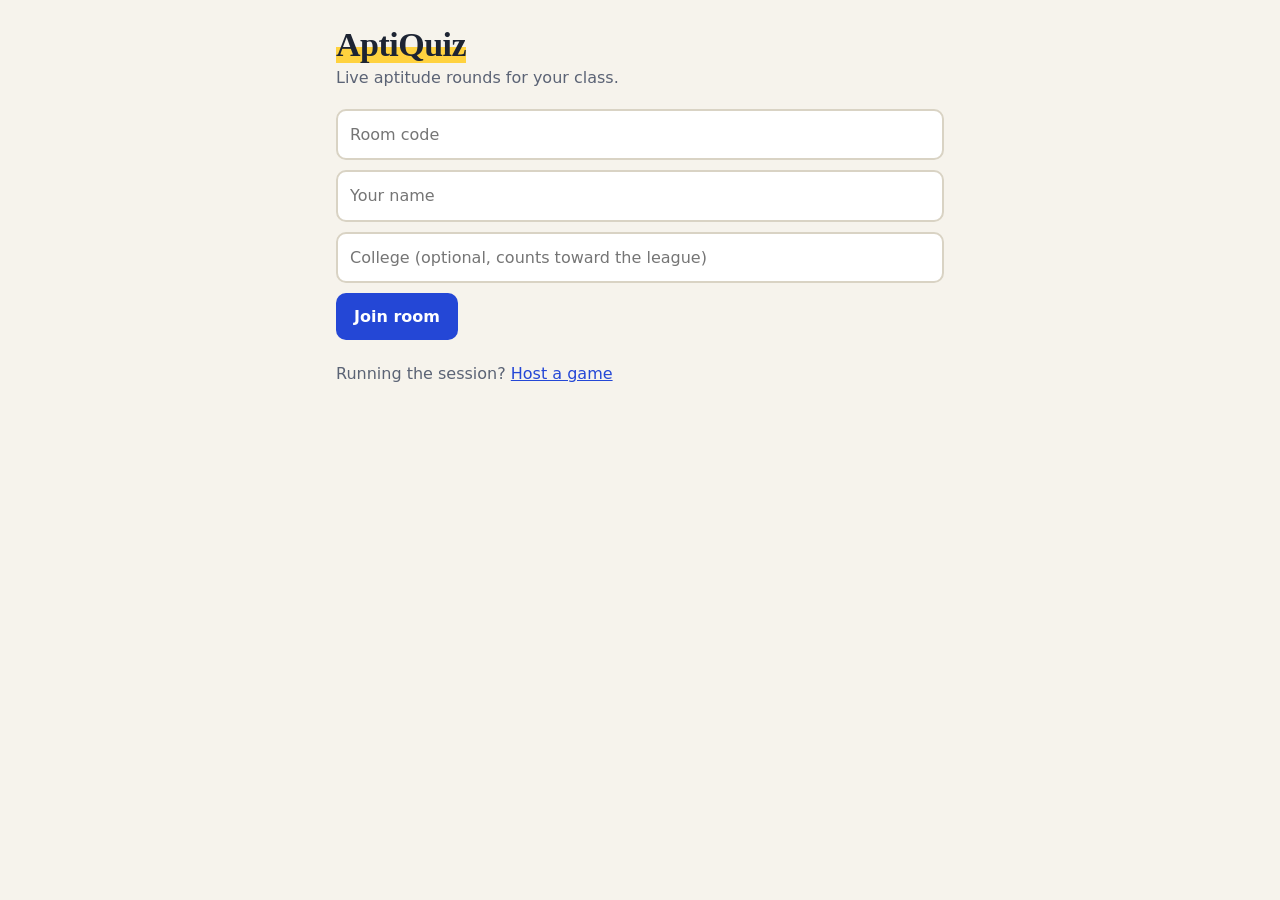
==== frontend/index.html @ 64336aca "Initial commit - AptiQuiz" ====
<!DOCTYPE html>
<html lang="en">
<head>
<meta charset="utf-8">
<meta name="viewport" content="width=device-width, initial-scale=1">
<title>AptiQuiz</title>
<link rel="stylesheet" href="style.css">
</head>
<body>
<main>
  <h1><span>AptiQuiz</span></h1>
  <p class="sub">Live aptitude rounds for your class.</p>

  <div class="row"><input id="code" placeholder="Room code" maxlength="5" autocapitalize="characters" autocomplete="off" aria-label="Room code"></div>
  <div class="row"><input id="name" placeholder="Your name" maxlength="20" autocomplete="nickname" aria-label="Your name"></div>
  <div class="row"><input id="college" placeholder="College (optional, counts toward the league)" maxlength="40" aria-label="College"></div>
  <button id="join">Join room</button>
  <div class="err" id="err" role="alert"></div>

  <p class="sub">Running the session? <a href="host.html">Host a game</a></p>
</main>
<script src="app.js"></script>
<script>
  const { $ } = AQ;
  AQ.connect({
    joined: (m) => {
      AQ.setSession({ role: 'player', code: m.code, key: m.pid });
      location.href = 'lobby.html';
    },
    error: (m) => { $('err').textContent = m.message; $('join').disabled = false; },
  }, { rejoin: false });

  const params = new URLSearchParams(location.search);
  if (params.get('code')) $('code').value = params.get('code').toUpperCase().slice(0, 5);

  function join() {
    $('err').textContent = '';
    $('join').disabled = true;
    AQ.send({ type: 'join', code: $('code').value, name: $('name').value, college: $('college').value });
  }
  $('join').onclick = join;
  ['code', 'name', 'college'].forEach((id) => $(id).addEventListener('keydown', (e) => { if (e.key === 'Enter') join(); }));
</script>
</body>
</html>
---- frontend/style.css ----
:root { --paper:#f6f3ec; --ink:#1d2433; --blue:#2447d6; --mark:#ffd23f; --ok:#1f9d63; --bad:#d6443a; --line:#d9d3c4; --card:#fffdf8; --mute:#5b6375; }
* { box-sizing: border-box; }
body { margin: 0; background: var(--paper); color: var(--ink); font: 16px/1.45 "Avenir Next", "Segoe UI", system-ui, sans-serif; }
main { max-width: 640px; margin: 0 auto; padding: 20px 16px 48px; }
h1 { font: 700 34px/1 Georgia, "Times New Roman", serif; margin: 8px 0 4px; letter-spacing: -.5px; }
h1 span { background: linear-gradient(transparent 58%, var(--mark) 58%); }
h2 { font: 700 22px/1.2 Georgia, serif; margin: 0 0 12px; }
a { color: var(--blue); }
p.sub, .meta { color: var(--mute); }
p.sub { margin: 0 0 20px; }
.meta { font-weight: 600; }
.row { display: flex; gap: 8px; margin-bottom: 10px; }
input, select { width: 100%; padding: 12px; border: 2px solid var(--line); border-radius: 10px; background: #fff; font: inherit; color: inherit; }
input:focus, select:focus, button:focus-visible, a:focus-visible { outline: 3px solid var(--blue); outline-offset: 1px; }
button, a.btn { display: inline-block; font: inherit; font-weight: 700; padding: 12px 18px; border: 0; border-radius: 10px; background: var(--blue); color: #fff; cursor: pointer; text-decoration: none; }
button.alt, a.btn.alt { background: #fff; color: var(--ink); border: 2px solid var(--ink); }
button:disabled { opacity: .5; cursor: default; }
button.small { padding: 6px 10px; }
.tabs { display: flex; gap: 8px; margin-bottom: 20px; }
.card { background: var(--card); border: 2px solid var(--line); border-radius: 12px; padding: 14px; margin-bottom: 12px; }
.err { color: var(--bad); min-height: 22px; font-weight: 600; }
.code { font: 700 64px/1 Georgia, serif; letter-spacing: 10px; text-align: center; padding: 12px 0 12px 10px; }
.chips { display: flex; flex-wrap: wrap; gap: 6px; }
.chip { background: #fff; border: 2px solid var(--line); border-radius: 99px; padding: 4px 12px; font-weight: 600; }
.chip button { padding: 0 0 0 8px; background: none; color: var(--bad); }
.opt { display: block; width: 100%; text-align: left; margin-bottom: 10px; padding: 16px; background: #fff; color: var(--ink); border: 2px solid var(--ink); }
.opt.right { background: var(--ok); color: #fff; border-color: var(--ok); }
.opt.wrong { background: var(--bad); color: #fff; border-color: var(--bad); }
.opt.picked { background: var(--mark); }
.bar { height: 10px; background: var(--line); border-radius: 9px; overflow: hidden; margin: 8px 0 16px; }
.bar i { display: block; height: 100%; background: var(--blue); width: 100%; }
.q { font: 700 24px/1.3 Georgia, serif; margin: 8px 0 16px; }
table { width: 100%; border-collapse: collapse; }
td { padding: 8px 4px; border-bottom: 1px solid var(--line); }
td:last-child { text-align: right; font-weight: 700; }
.big { font: 700 44px/1 Georgia, serif; }
.stat { display: grid; grid-template-columns: 1fr 1fr; gap: 10px; margin-bottom: 12px; }
.stat .card { margin: 0; }
.item { display: flex; justify-content: space-between; gap: 8px; align-items: center; }
.hidden { display: none; }
@media (prefers-reduced-motion: no-preference) { .bar i { transition: width .1s linear; } }
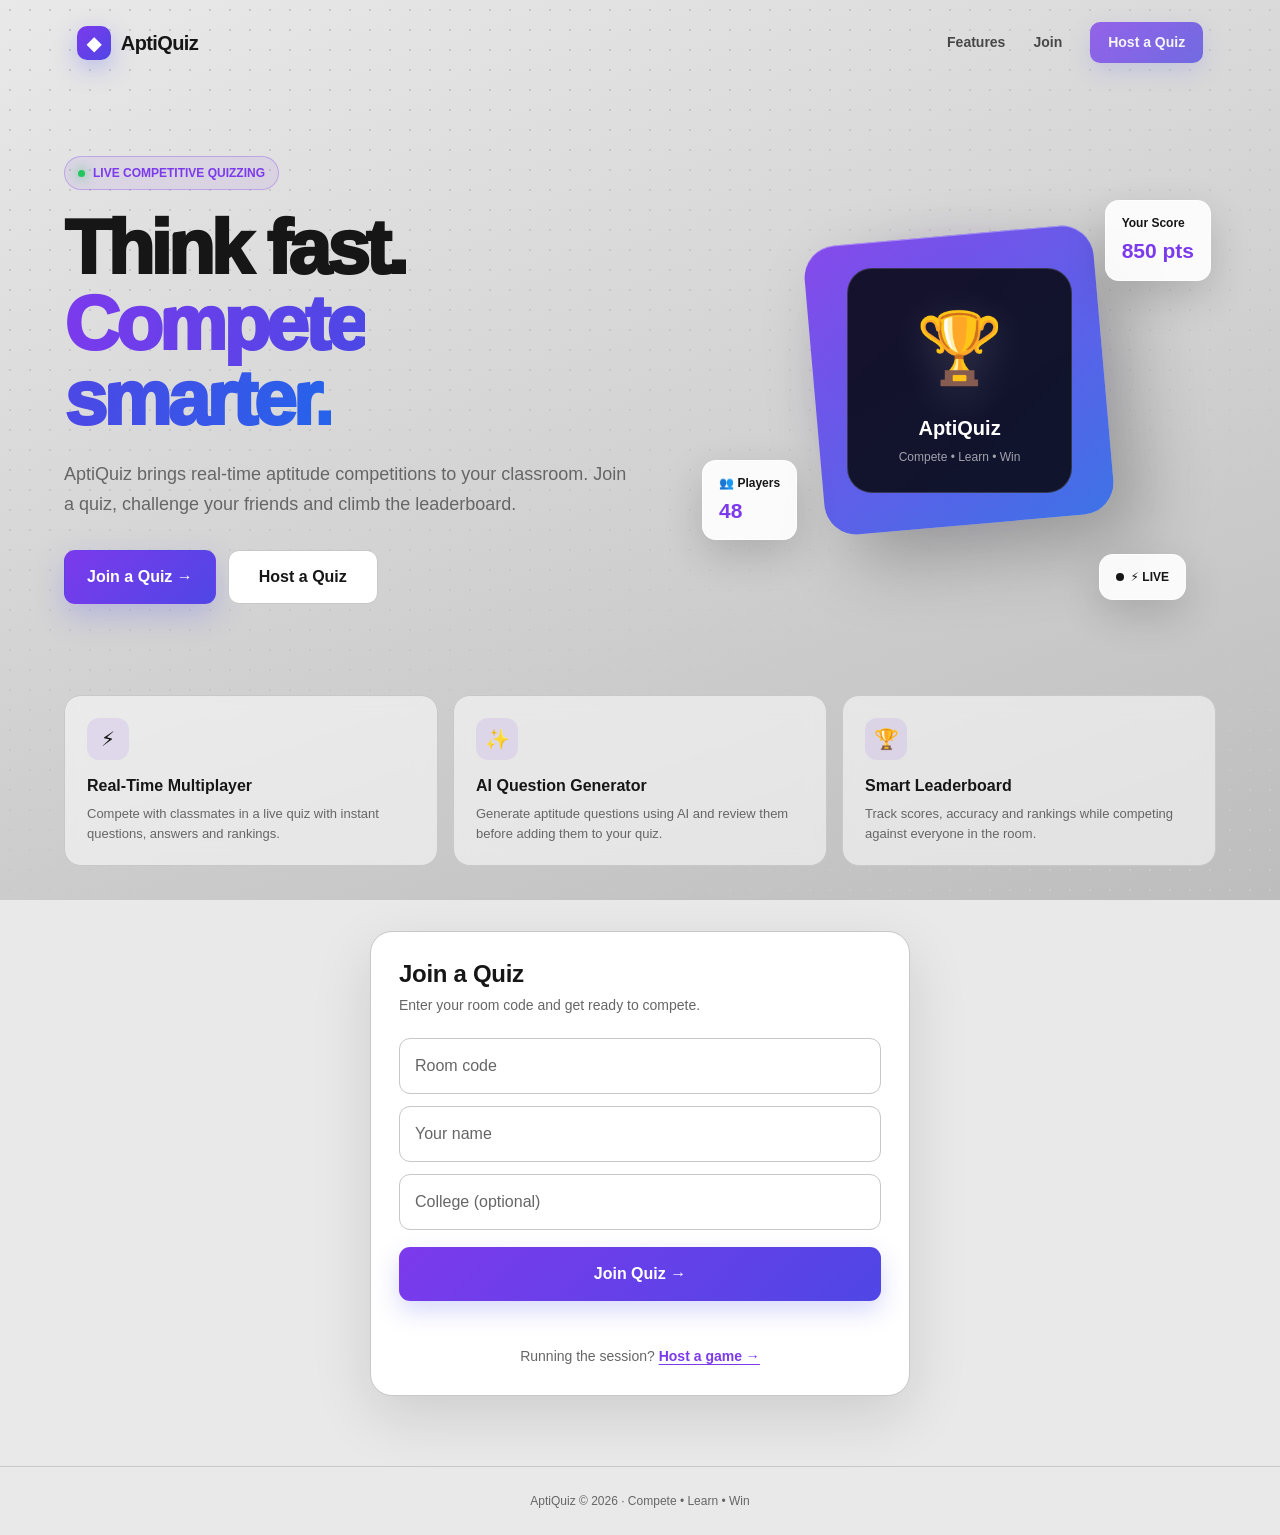
==== commit b0132566: "Add Gemini AI question generation and improve host dashboard" ====
--- a/frontend/index.html
+++ b/frontend/index.html
@@ -1,45 +1,847 @@
 <!DOCTYPE html>
 <html lang="en">
 <head>
-<meta charset="utf-8">
-<meta name="viewport" content="width=device-width, initial-scale=1">
-<title>AptiQuiz</title>
-<link rel="stylesheet" href="style.css">
+  <meta charset="utf-8">
+  <meta name="viewport" content="width=device-width, initial-scale=1">
+
+  <title>AptiQuiz — Compete. Learn. Win.</title>
+
+  <link rel="stylesheet" href="style.css">
+
+  <style>
+    /* =========================================
+       APTIQUIZ LANDING PAGE
+       ========================================= */
+
+    .landing-page {
+      min-height: 100vh;
+      display: flex;
+      flex-direction: column;
+      overflow-x: hidden;
+    }
+
+    /* ---------- Navigation ---------- */
+
+    .landing-nav {
+      width: 100%;
+      padding: 22px 6%;
+      display: flex;
+      align-items: center;
+      justify-content: space-between;
+      position: relative;
+      z-index: 10;
+    }
+
+    .landing-brand {
+      display: flex;
+      align-items: center;
+      gap: 10px;
+      font-size: 20px;
+      font-weight: 900;
+      letter-spacing: -0.6px;
+    }
+
+    .landing-brand-icon {
+      width: 34px;
+      height: 34px;
+      display: grid;
+      place-items: center;
+      border-radius: 10px;
+      background: linear-gradient(135deg, #7c3aed, #4f46e5);
+      color: white;
+      box-shadow: 0 8px 25px rgba(99, 102, 241, .35);
+    }
+
+    .landing-nav-links {
+      display: flex;
+      align-items: center;
+      gap: 28px;
+    }
+
+    .landing-nav-links a {
+      color: var(--ink);
+      text-decoration: none;
+      font-size: 14px;
+      font-weight: 700;
+      opacity: .75;
+      transition: .2s ease;
+    }
+
+    .landing-nav-links a:hover {
+      opacity: 1;
+    }
+
+    .nav-start {
+      padding: 10px 18px !important;
+      border-radius: 10px !important;
+      color: white !important;
+      background: linear-gradient(135deg, #7c3aed, #4f46e5) !important;
+      border: none !important;
+      box-shadow: 0 8px 25px rgba(99, 102, 241, .25);
+    }
+
+    /* ---------- Hero ---------- */
+
+    .landing-hero {
+      width: min(1180px, 90%);
+      margin: auto;
+      padding: 60px 0 80px;
+      display: grid;
+      grid-template-columns: 1.05fr .95fr;
+      align-items: center;
+      gap: 70px;
+      flex: 1;
+    }
+
+    .hero-content {
+      position: relative;
+      z-index: 2;
+    }
+
+    .hero-badge {
+      display: inline-flex;
+      align-items: center;
+      gap: 8px;
+      padding: 7px 13px;
+      border: 1px solid rgba(124, 58, 237, .3);
+      border-radius: 999px;
+      background: rgba(124, 58, 237, .08);
+      color: #7c3aed;
+      font-size: 12px;
+      font-weight: 800;
+      margin-bottom: 20px;
+    }
+
+    .hero-badge span {
+      width: 7px;
+      height: 7px;
+      border-radius: 50%;
+      background: #22c55e;
+      box-shadow: 0 0 12px #22c55e;
+    }
+
+    .landing-title {
+      margin: 0;
+      max-width: 700px;
+      font-size: clamp(48px, 6vw, 78px);
+      line-height: .98;
+      letter-spacing: -4px;
+      font-weight: 950;
+    }
+
+    .gradient-text {
+      background: linear-gradient(
+        100deg,
+        #7c3aed,
+        #4f46e5,
+        #2563eb
+      );
+      -webkit-background-clip: text;
+      background-clip: text;
+      color: transparent;
+    }
+
+    .landing-description {
+      max-width: 570px;
+      margin: 24px 0 30px;
+      color: var(--mute);
+      font-size: 18px;
+      line-height: 1.65;
+    }
+
+    .hero-actions {
+      display: flex;
+      gap: 12px;
+      flex-wrap: wrap;
+    }
+
+    .hero-btn {
+      display: inline-flex;
+      align-items: center;
+      justify-content: center;
+      min-width: 150px;
+      padding: 14px 22px;
+      border-radius: 11px;
+      text-decoration: none;
+      font-weight: 800;
+      border: 1px solid transparent;
+      transition: .2s ease;
+    }
+
+    .hero-btn.primary {
+      color: white;
+      background: linear-gradient(135deg, #7c3aed, #4f46e5);
+      box-shadow: 0 12px 30px rgba(99, 102, 241, .28);
+    }
+
+    .hero-btn.primary:hover {
+      transform: translateY(-2px);
+      box-shadow: 0 16px 35px rgba(99, 102, 241, .38);
+    }
+
+    .hero-btn.secondary {
+      color: var(--ink);
+      background: var(--surface);
+      border-color: var(--line);
+    }
+
+    .hero-btn.secondary:hover {
+      transform: translateY(-2px);
+      border-color: #7c3aed;
+    }
+
+    /* ---------- Hero Visual ---------- */
+
+    .hero-visual {
+      position: relative;
+      min-height: 470px;
+      display: grid;
+      place-items: center;
+    }
+
+    .visual-glow {
+      position: absolute;
+      width: 340px;
+      height: 340px;
+      border-radius: 50%;
+      background: radial-gradient(
+        circle,
+        rgba(124, 58, 237, .25),
+        transparent 70%
+      );
+      filter: blur(10px);
+    }
+
+    .quiz-orb {
+      position: relative;
+      width: 290px;
+      height: 290px;
+      border-radius: 32px;
+      transform: rotate(-5deg);
+      background:
+        linear-gradient(
+          145deg,
+          rgba(124, 58, 237, .9),
+          rgba(37, 99, 235, .85)
+        );
+      box-shadow:
+        25px 30px 70px rgba(0, 0, 0, .25),
+        inset 0 1px 0 rgba(255,255,255,.35);
+      display: grid;
+      place-items: center;
+    }
+
+    .quiz-orb-inner {
+      width: 225px;
+      height: 225px;
+      border-radius: 25px;
+      background: rgba(10, 12, 25, .9);
+      border: 1px solid rgba(255,255,255,.15);
+      display: flex;
+      flex-direction: column;
+      justify-content: center;
+      align-items: center;
+      color: white;
+      transform: rotate(5deg);
+    }
+
+    .trophy {
+      font-size: 70px;
+      margin-bottom: 12px;
+      filter: drop-shadow(0 10px 20px rgba(255,255,255,.15));
+    }
+
+    .orb-title {
+      font-size: 20px;
+      font-weight: 900;
+    }
+
+    .orb-subtitle {
+      margin-top: 5px;
+      font-size: 12px;
+      opacity: .6;
+    }
+
+    .floating-card {
+      position: absolute;
+      padding: 13px 16px;
+      border-radius: 14px;
+      background: rgba(255,255,255,.9);
+      border: 1px solid rgba(255,255,255,.7);
+      box-shadow: 0 15px 40px rgba(0,0,0,.16);
+      backdrop-filter: blur(15px);
+      font-size: 12px;
+      font-weight: 800;
+      z-index: 3;
+    }
+
+    .floating-card.score {
+      top: 55px;
+      right: 5px;
+    }
+
+    .floating-card.players {
+      bottom: 75px;
+      left: 0;
+    }
+
+    .floating-card.live {
+      bottom: 15px;
+      right: 30px;
+    }
+
+    .floating-number {
+      display: block;
+      font-size: 21px;
+      margin-top: 3px;
+      color: #7c3aed;
+    }
+
+    /* ---------- Features ---------- */
+
+    .landing-features {
+      width: min(1180px, 90%);
+      margin: 0 auto 45px;
+      display: grid;
+      grid-template-columns: repeat(3, 1fr);
+      gap: 15px;
+    }
+
+    .feature-card {
+      padding: 22px;
+      border: 1px solid var(--line);
+      border-radius: 17px;
+      background: rgba(255,255,255,.55);
+      backdrop-filter: blur(10px);
+      transition: .25s ease;
+    }
+
+    .feature-card:hover {
+      transform: translateY(-4px);
+      border-color: rgba(124, 58, 237, .45);
+      box-shadow: 0 15px 35px rgba(0,0,0,.08);
+    }
+
+    .feature-icon {
+      width: 42px;
+      height: 42px;
+      display: grid;
+      place-items: center;
+      border-radius: 12px;
+      background: rgba(124,58,237,.1);
+      font-size: 20px;
+      margin-bottom: 14px;
+    }
+
+    .feature-card h3 {
+      margin: 0 0 6px;
+      font-size: 16px;
+    }
+
+    .feature-card p {
+      margin: 0;
+      color: var(--mute);
+      font-size: 13px;
+      line-height: 1.5;
+    }
+
+    /* ---------- Join Panel ---------- */
+
+    .join-panel {
+      width: min(540px, 92%);
+      margin: 20px auto 70px;
+      padding: 28px;
+      border-radius: 22px;
+      background: var(--surface);
+      border: 1px solid var(--line);
+      box-shadow: 0 20px 60px rgba(0,0,0,.12);
+    }
+
+    .join-panel h2 {
+      margin: 0 0 6px;
+      font-size: 24px;
+    }
+
+    .join-panel > p {
+      margin: 0 0 22px;
+      color: var(--mute);
+      font-size: 14px;
+    }
+
+    .join-panel .row {
+      margin-bottom: 12px;
+    }
+
+    .join-panel input {
+      padding: 15px;
+      border-radius: 11px;
+      border: 1px solid var(--line);
+      transition: .2s ease;
+    }
+
+    .join-panel input:focus {
+      border-color: #7c3aed;
+      box-shadow: 0 0 0 4px rgba(124,58,237,.1);
+    }
+
+    #join {
+      width: 100%;
+      margin-top: 5px;
+      padding: 15px;
+      border: 0;
+      border-radius: 11px;
+      background: linear-gradient(135deg, #7c3aed, #4f46e5);
+      color: white;
+      box-shadow: 0 10px 25px rgba(99,102,241,.25);
+    }
+
+    .host-link {
+      text-align: center;
+      margin-top: 17px !important;
+      margin-bottom: 0 !important;
+    }
+
+    .host-link a {
+      color: #7c3aed;
+    }
+
+    /* ---------- Footer ---------- */
+
+    .landing-footer {
+      padding: 25px 6%;
+      border-top: 1px solid var(--line);
+      color: var(--mute);
+      font-size: 12px;
+      text-align: center;
+    }
+
+    /* ---------- Responsive ---------- */
+
+    @media (max-width: 850px) {
+
+      .landing-nav-links a:not(.nav-start) {
+        display: none;
+      }
+
+      .landing-hero {
+        grid-template-columns: 1fr;
+        text-align: center;
+        gap: 20px;
+        padding-top: 35px;
+      }
+
+      .hero-content {
+        display: flex;
+        flex-direction: column;
+        align-items: center;
+      }
+
+      .landing-description {
+        font-size: 16px;
+      }
+
+      .hero-visual {
+        min-height: 370px;
+        order: -1;
+      }
+
+      .quiz-orb {
+        width: 230px;
+        height: 230px;
+      }
+
+      .quiz-orb-inner {
+        width: 180px;
+        height: 180px;
+      }
+
+      .trophy {
+        font-size: 52px;
+      }
+
+      .floating-card.score {
+        right: 5%;
+      }
+
+      .floating-card.players {
+        left: 5%;
+      }
+
+      .landing-features {
+        grid-template-columns: 1fr;
+      }
+    }
+
+    @media (max-width: 500px) {
+
+      .landing-nav {
+        padding: 17px 5%;
+      }
+
+      .landing-title {
+        font-size: 47px;
+        letter-spacing: -2.5px;
+      }
+
+      .hero-actions {
+        width: 100%;
+        flex-direction: column;
+      }
+
+      .hero-btn {
+        width: 100%;
+      }
+
+      .hero-visual {
+        min-height: 330px;
+      }
+
+      .floating-card {
+        transform: scale(.85);
+      }
+
+      .join-panel {
+        padding: 22px;
+      }
+    }
+
+    @media (prefers-reduced-motion: no-preference) {
+
+      .quiz-orb {
+        animation: floatingOrb 5s ease-in-out infinite;
+      }
+
+      .floating-card {
+        animation: floatingCard 4s ease-in-out infinite;
+      }
+
+      .floating-card.players {
+        animation-delay: .8s;
+      }
+
+      .floating-card.live {
+        animation-delay: 1.5s;
+      }
+
+      @keyframes floatingOrb {
+        0%, 100% {
+          transform: rotate(-5deg) translateY(0);
+        }
+
+        50% {
+          transform: rotate(-3deg) translateY(-10px);
+        }
+      }
+
+      @keyframes floatingCard {
+        0%, 100% {
+          transform: translateY(0);
+        }
+
+        50% {
+          transform: translateY(-6px);
+        }
+      }
+    }
+  </style>
 </head>
+
 <body>
-<main>
-  <h1><span>AptiQuiz</span></h1>
-  <p class="sub">Live aptitude rounds for your class.</p>
-
-  <div class="row"><input id="code" placeholder="Room code" maxlength="5" autocapitalize="characters" autocomplete="off" aria-label="Room code"></div>
-  <div class="row"><input id="name" placeholder="Your name" maxlength="20" autocomplete="nickname" aria-label="Your name"></div>
-  <div class="row"><input id="college" placeholder="College (optional, counts toward the league)" maxlength="40" aria-label="College"></div>
-  <button id="join">Join room</button>
-  <div class="err" id="err" role="alert"></div>
-
-  <p class="sub">Running the session? <a href="host.html">Host a game</a></p>
-</main>
+
+<div class="landing-page">
+
+  <!-- ================= NAVBAR ================= -->
+
+  <nav class="landing-nav">
+
+    <div class="landing-brand">
+      <div class="landing-brand-icon">◆</div>
+      <span>AptiQuiz</span>
+    </div>
+
+    <div class="landing-nav-links">
+      <a href="#features">Features</a>
+      <a href="#join-section">Join</a>
+      <a href="host.html" class="nav-start">Host a Quiz</a>
+    </div>
+
+  </nav>
+
+
+  <!-- ================= HERO ================= -->
+
+  <section class="landing-hero">
+
+    <div class="hero-content">
+
+      <div class="hero-badge">
+        <span></span>
+        LIVE COMPETITIVE QUIZZING
+      </div>
+
+      <h1 class="landing-title">
+        Think fast.<br>
+        <span class="gradient-text">Compete smarter.</span>
+      </h1>
+
+      <p class="landing-description">
+        AptiQuiz brings real-time aptitude competitions to your classroom.
+        Join a quiz, challenge your friends and climb the leaderboard.
+      </p>
+
+      <div class="hero-actions">
+        <a href="#join-section" class="hero-btn primary">
+          Join a Quiz →
+        </a>
+
+        <a href="host.html" class="hero-btn secondary">
+          Host a Quiz
+        </a>
+      </div>
+
+    </div>
+
+
+    <!-- VISUAL -->
+
+    <div class="hero-visual">
+
+      <div class="visual-glow"></div>
+
+      <div class="quiz-orb">
+
+        <div class="quiz-orb-inner">
+
+          <div class="trophy">🏆</div>
+
+          <div class="orb-title">
+            AptiQuiz
+          </div>
+
+          <div class="orb-subtitle">
+            Compete • Learn • Win
+          </div>
+
+        </div>
+
+      </div>
+
+
+      <div class="floating-card score">
+        Your Score
+        <span class="floating-number">850 pts</span>
+      </div>
+
+      <div class="floating-card players">
+        👥 Players
+        <span class="floating-number">48</span>
+      </div>
+
+      <div class="floating-card live">
+        ⚡ LIVE
+      </div>
+
+    </div>
+
+  </section>
+
+
+  <!-- ================= FEATURES ================= -->
+
+  <section class="landing-features" id="features">
+
+    <div class="feature-card">
+
+      <div class="feature-icon">
+        ⚡
+      </div>
+
+      <h3>Real-Time Multiplayer</h3>
+
+      <p>
+        Compete with classmates in a live quiz with instant
+        questions, answers and rankings.
+      </p>
+
+    </div>
+
+
+    <div class="feature-card">
+
+      <div class="feature-icon">
+        ✨
+      </div>
+
+      <h3>AI Question Generator</h3>
+
+      <p>
+        Generate aptitude questions using AI and review them
+        before adding them to your quiz.
+      </p>
+
+    </div>
+
+
+    <div class="feature-card">
+
+      <div class="feature-icon">
+        🏆
+      </div>
+
+      <h3>Smart Leaderboard</h3>
+
+      <p>
+        Track scores, accuracy and rankings while competing
+        against everyone in the room.
+      </p>
+
+    </div>
+
+  </section>
+
+
+  <!-- ================= JOIN ================= -->
+
+  <section class="join-panel" id="join-section">
+
+    <h2>Join a Quiz</h2>
+
+    <p>
+      Enter your room code and get ready to compete.
+    </p>
+
+    <div class="row">
+      <input
+        id="code"
+        placeholder="Room code"
+        maxlength="5"
+        autocapitalize="characters"
+        autocomplete="off"
+        aria-label="Room code"
+      >
+    </div>
+
+    <div class="row">
+      <input
+        id="name"
+        placeholder="Your name"
+        maxlength="20"
+        autocomplete="nickname"
+        aria-label="Your name"
+      >
+    </div>
+
+    <div class="row">
+      <input
+        id="college"
+        placeholder="College (optional)"
+        maxlength="40"
+        aria-label="College"
+      >
+    </div>
+
+    <button id="join">
+      Join Quiz →
+    </button>
+
+    <div class="err" id="err" role="alert"></div>
+
+    <p class="host-link">
+      Running the session?
+      <a href="host.html">Host a game →</a>
+    </p>
+
+  </section>
+
+
+  <!-- ================= FOOTER ================= -->
+
+  <footer class="landing-footer">
+    AptiQuiz © 2026 · Compete • Learn • Win
+  </footer>
+
+</div>
+
+
 <script src="app.js"></script>
+
 <script>
+
   const { $ } = AQ;
+
   AQ.connect({
+
     joined: (m) => {
-      AQ.setSession({ role: 'player', code: m.code, key: m.pid });
+
+      AQ.setSession({
+        role: 'player',
+        code: m.code,
+        key: m.pid
+      });
+
       location.href = 'lobby.html';
+
     },
-    error: (m) => { $('err').textContent = m.message; $('join').disabled = false; },
+
+    error: (m) => {
+
+      $('err').textContent = m.message;
+      $('join').disabled = false;
+
+    },
+
   }, { rejoin: false });
 
+
   const params = new URLSearchParams(location.search);
-  if (params.get('code')) $('code').value = params.get('code').toUpperCase().slice(0, 5);
+
+  if (params.get('code')) {
+
+    $('code').value =
+      params.get('code')
+      .toUpperCase()
+      .slice(0, 5);
+
+  }
+
 
   function join() {
+
     $('err').textContent = '';
+
     $('join').disabled = true;
-    AQ.send({ type: 'join', code: $('code').value, name: $('name').value, college: $('college').value });
+
+    AQ.send({
+
+      type: 'join',
+
+      code: $('code').value,
+
+      name: $('name').value,
+
+      college: $('college').value
+
+    });
+
   }
+
+
   $('join').onclick = join;
-  ['code', 'name', 'college'].forEach((id) => $(id).addEventListener('keydown', (e) => { if (e.key === 'Enter') join(); }));
+
+
+  ['code', 'name', 'college'].forEach((id) => {
+
+    $(id).addEventListener('keydown', (e) => {
+
+      if (e.key === 'Enter') {
+        join();
+      }
+
+    });
+
+  });
+
 </script>
+
 </body>
-</html>
+</html>
--- a/frontend/style.css
+++ b/frontend/style.css
@@ -1,41 +1,162 @@
-:root { --paper:#f6f3ec; --ink:#1d2433; --blue:#2447d6; --mark:#ffd23f; --ok:#1f9d63; --bad:#d6443a; --line:#d9d3c4; --card:#fffdf8; --mute:#5b6375; }
+/* AptiQuiz: black, white and gray. Stamped answer-sheet look: hard shadows, bubbles, boxed code. */
+:root {
+  --bg: #e9e9e9; --bg2: #bdbdbd; --surface: #ffffff; --ink: #161616; --mute: #666666; --line: #c8c8c8; --soft: #dadada; --sh: #161616;
+  --font: "Helvetica Neue", Helvetica, Arial, system-ui, sans-serif;
+}
+@media (prefers-color-scheme: dark) {
+  :root { --bg: #0f0f0f; --bg2: #2c2c2c; --surface: #1b1b1b; --ink: #f4f4f4; --mute: #9a9a9a; --line: #383838; --soft: #2a2a2a; --sh: #4c4c4c; }
+}
 * { box-sizing: border-box; }
-body { margin: 0; background: var(--paper); color: var(--ink); font: 16px/1.45 "Avenir Next", "Segoe UI", system-ui, sans-serif; }
-main { max-width: 640px; margin: 0 auto; padding: 20px 16px 48px; }
-h1 { font: 700 34px/1 Georgia, "Times New Roman", serif; margin: 8px 0 4px; letter-spacing: -.5px; }
-h1 span { background: linear-gradient(transparent 58%, var(--mark) 58%); }
-h2 { font: 700 22px/1.2 Georgia, serif; margin: 0 0 12px; }
-a { color: var(--blue); }
+body { margin: 0; color: var(--ink); font: 16px/1.5 var(--font); -webkit-font-smoothing: antialiased;
+  background-color: var(--bg);
+  background-image:
+    radial-gradient(var(--line) 1px, transparent 1.3px),
+    linear-gradient(160deg, var(--bg) 0%, var(--bg2) 100%);
+  background-size: 20px 20px, 100% 100%;
+  background-attachment: fixed; }
+main { max-width: 600px; margin: 0 auto; padding: 24px 16px 64px; }
+
+/* top bar */
+.top { display: flex; justify-content: space-between; align-items: center; background: var(--ink); color: var(--bg);
+  padding: 13px max(16px, calc((100% - 600px) / 2 + 16px)); }
+.brand { display: flex; align-items: center; gap: 10px; font-weight: 900; font-size: 18px; letter-spacing: -.4px; }
+.brand::before { content: ""; width: 20px; height: 20px; border-radius: 50%; border: 2.5px solid currentColor; background: radial-gradient(currentColor 34%, transparent 36%); }
+.live { display: flex; align-items: center; gap: 7px; font-size: 13px; font-weight: 700; border: 1.5px solid currentColor; border-radius: 99px; padding: 2px 11px 2px 9px; }
+.live::before { content: ""; width: 8px; height: 8px; border-radius: 50%; background: currentColor; }
+@media (prefers-reduced-motion: no-preference) {
+  .live::before { animation: blink 1.6s ease-in-out infinite; }
+  .timer.urgent #sec { animation: blink .8s ease-in-out infinite; }
+  .verdict, .pop { animation: pop .35s cubic-bezier(.2, 1.4, .4, 1) both; }
+  .wait i { animation: dot 1.2s infinite; } .wait i:nth-child(2) { animation-delay: .2s; } .wait i:nth-child(3) { animation-delay: .4s; }
+  .arc { transition: stroke-dashoffset .1s linear; }
+}
+@keyframes blink { 50% { opacity: .25; } }
+@keyframes pop { from { transform: scale(.6); opacity: 0; } to { transform: scale(1); opacity: 1; } }
+@keyframes dot { 0%, 80%, 100% { opacity: .25; } 40% { opacity: 1; } }
+
+/* type */
+h1 { font-size: 34px; line-height: 1.05; font-weight: 900; letter-spacing: -1.2px; margin: 4px 0 8px; }
+h1.hero { font-size: clamp(42px, 12vw, 58px); line-height: .95; letter-spacing: -2.5px; margin: 0 0 14px; }
+h2 { font-size: 20px; line-height: 1.2; font-weight: 800; letter-spacing: -.3px; margin: 26px 0 12px; }
+h2:first-child { margin-top: 0; }
+a { color: var(--ink); font-weight: 700; text-underline-offset: 3px; }
 p.sub, .meta { color: var(--mute); }
-p.sub { margin: 0 0 20px; }
-.meta { font-weight: 600; }
+p.sub { margin: 0 0 22px; }
+.meta { font-weight: 500; }
+.big { font-size: 44px; line-height: 1; font-weight: 900; letter-spacing: -1.5px; font-variant-numeric: tabular-nums; }
+
+/* hero bubbles */
+.bubbles { display: flex; gap: 10px; margin: 6px 0 20px; }
+.bubbles i { display: grid; place-items: center; width: 36px; height: 36px; border: 2.5px solid var(--ink); border-radius: 50%; background: var(--surface); font: 800 14px var(--font); font-style: normal; }
+.bubbles i.on { background: var(--ink); color: var(--bg); }
+
+/* forms */
 .row { display: flex; gap: 8px; margin-bottom: 10px; }
-input, select { width: 100%; padding: 12px; border: 2px solid var(--line); border-radius: 10px; background: #fff; font: inherit; color: inherit; }
-input:focus, select:focus, button:focus-visible, a:focus-visible { outline: 3px solid var(--blue); outline-offset: 1px; }
-button, a.btn { display: inline-block; font: inherit; font-weight: 700; padding: 12px 18px; border: 0; border-radius: 10px; background: var(--blue); color: #fff; cursor: pointer; text-decoration: none; }
-button.alt, a.btn.alt { background: #fff; color: var(--ink); border: 2px solid var(--ink); }
-button:disabled { opacity: .5; cursor: default; }
-button.small { padding: 6px 10px; }
-.tabs { display: flex; gap: 8px; margin-bottom: 20px; }
-.card { background: var(--card); border: 2px solid var(--line); border-radius: 12px; padding: 14px; margin-bottom: 12px; }
-.err { color: var(--bad); min-height: 22px; font-weight: 600; }
-.code { font: 700 64px/1 Georgia, serif; letter-spacing: 10px; text-align: center; padding: 12px 0 12px 10px; }
-.chips { display: flex; flex-wrap: wrap; gap: 6px; }
-.chip { background: #fff; border: 2px solid var(--line); border-radius: 99px; padding: 4px 12px; font-weight: 600; }
-.chip button { padding: 0 0 0 8px; background: none; color: var(--bad); }
-.opt { display: block; width: 100%; text-align: left; margin-bottom: 10px; padding: 16px; background: #fff; color: var(--ink); border: 2px solid var(--ink); }
-.opt.right { background: var(--ok); color: #fff; border-color: var(--ok); }
-.opt.wrong { background: var(--bad); color: #fff; border-color: var(--bad); }
-.opt.picked { background: var(--mark); }
-.bar { height: 10px; background: var(--line); border-radius: 9px; overflow: hidden; margin: 8px 0 16px; }
-.bar i { display: block; height: 100%; background: var(--blue); width: 100%; }
-.q { font: 700 24px/1.3 Georgia, serif; margin: 8px 0 16px; }
-table { width: 100%; border-collapse: collapse; }
-td { padding: 8px 4px; border-bottom: 1px solid var(--line); }
-td:last-child { text-align: right; font-weight: 700; }
-.big { font: 700 44px/1 Georgia, serif; }
+input, select { width: 100%; padding: 13px 14px; border: 2px solid var(--line); border-radius: 8px; background: var(--surface); font: inherit; color: var(--ink); }
+input::placeholder { color: var(--mute); }
+input:focus, select:focus { border-color: var(--ink); outline: none; }
+button, a.btn { display: inline-block; font: inherit; font-weight: 800; padding: 14px 20px; border: 2px solid var(--ink); border-radius: 10px; background: var(--ink); color: var(--bg); cursor: pointer; text-decoration: none; text-align: center; }
+button:hover:not(:disabled), a.btn:hover { background: var(--mute); border-color: var(--mute); }
+button:active:not(:disabled), a.btn:active { transform: translateY(1px); }
+button.alt, a.btn.alt { background: var(--surface); color: var(--ink); border-color: var(--ink); box-shadow: 3px 3px 0 var(--sh); }
+button.alt:hover:not(:disabled), a.btn.alt:hover { background: var(--soft); border-color: var(--ink); }
+button.alt:active:not(:disabled), a.btn.alt:active { transform: translate(3px, 3px); box-shadow: 0 0 0 var(--sh); }
+button:disabled { opacity: .4; cursor: default; }
+button.small { padding: 6px 12px; font-size: 14px; box-shadow: none; }
+button:focus-visible, a:focus-visible { outline: 3px solid var(--mute); outline-offset: 3px; }
+.row > button { flex: 1; }
+.block { display: block; width: 100%; }
+.err { min-height: 22px; font-weight: 700; margin-top: 6px; }
+.err:not(:empty)::before { content: "! "; }
+.hidden { display: none; }
+
+/* surfaces */
+.sheet { background: var(--surface); border: 2px solid var(--ink); border-radius: 14px; padding: 18px 18px 8px; box-shadow: 6px 6px 0 var(--sh); }
+.sheet button { margin-bottom: 10px; }
+.card { background: var(--surface); border: 1px solid var(--line); border-radius: 12px; padding: 16px; margin-bottom: 12px; }
+.card.key { border: 3px solid var(--ink); }
+.item { display: flex; justify-content: space-between; align-items: center; gap: 12px; }
+.item > div:last-child { display: flex; gap: 6px; flex-shrink: 0; }
 .stat { display: grid; grid-template-columns: 1fr 1fr; gap: 10px; margin-bottom: 12px; }
 .stat .card { margin: 0; }
-.item { display: flex; justify-content: space-between; gap: 8px; align-items: center; }
-.hidden { display: none; }
-@media (prefers-reduced-motion: no-preference) { .bar i { transition: width .1s linear; } }
+
+/* room code */
+.code { display: flex; justify-content: center; gap: 8px; padding: 16px 0 26px; }
+.code b { display: grid; place-items: center; width: 56px; height: 74px; border: 3px solid var(--ink); border-radius: 8px; background: var(--surface); font-size: 40px; font-weight: 900; box-shadow: 4px 4px 0 var(--sh); }
+@media (max-width: 380px) { .code { gap: 6px; } .code b { width: 46px; height: 62px; font-size: 32px; } }
+
+/* lobby */
+.count { display: flex; align-items: baseline; gap: 10px; }
+.chips { display: flex; flex-wrap: wrap; gap: 6px; margin-top: 12px; }
+.chip { background: var(--bg); border: 1px solid var(--line); border-radius: 99px; padding: 4px 13px; font-weight: 600; }
+.chip button { padding: 0 0 0 8px; border: 0; background: none; color: var(--mute); font-size: 18px; line-height: 1; }
+.chip button:hover:not(:disabled) { background: none; color: var(--ink); }
+.wait { display: inline-flex; gap: 4px; margin-left: 6px; vertical-align: middle; }
+.wait i { width: 6px; height: 6px; border-radius: 50%; background: currentColor; }
+
+/* quiz header: progress segments and ring timer */
+.qhead { display: flex; justify-content: space-between; align-items: center; gap: 16px; margin-bottom: 18px; }
+.qhead > div:first-child { flex: 1; min-width: 0; }
+.seg { display: flex; gap: 4px; margin-top: 10px; }
+.seg i { flex: 1; height: 6px; border-radius: 3px; background: var(--line); }
+.seg i.on { background: var(--ink); }
+.timer { position: relative; width: 64px; height: 64px; flex: none; }
+.timer svg { width: 100%; height: 100%; transform: rotate(-90deg); }
+.timer circle { fill: none; stroke-width: 4; }
+.timer .trk { stroke: var(--soft); }
+.timer .arc { stroke: var(--ink); stroke-linecap: round; stroke-dasharray: 119.4; stroke-dashoffset: 0; }
+.timer #sec { position: absolute; inset: 0; display: grid; place-items: center; font-size: 22px; font-weight: 900; font-variant-numeric: tabular-nums; }
+.q { font-size: 27px; line-height: 1.22; font-weight: 900; letter-spacing: -.6px; margin: 4px 0 22px; }
+
+/* answer options */
+.opt { display: flex; align-items: center; gap: 14px; width: 100%; margin-bottom: 12px; padding: 14px 16px; text-align: left; font-weight: 700; background: var(--surface); color: var(--ink); border: 2px solid var(--ink); border-radius: 12px; box-shadow: 4px 4px 0 var(--sh); cursor: pointer; }
+div.opt { cursor: default; }
+.opt .bub { flex: none; display: grid; place-items: center; width: 36px; height: 36px; border: 2px solid currentColor; border-radius: 50%; font-weight: 800; }
+.opt .otx { flex: 1; }
+button.opt:hover:not(:disabled) { background: var(--soft); border-color: var(--ink); }
+button.opt:active:not(:disabled) { transform: translate(4px, 4px); box-shadow: 0 0 0 var(--sh); }
+.opt.picked { background: var(--surface); transform: translate(4px, 4px); box-shadow: 0 0 0 var(--sh); }
+.opt.picked .bub { background: var(--ink); color: var(--bg); }
+.opt:disabled:not(.picked) { opacity: .5; }
+.opt.right { background: var(--ink); color: var(--bg); }
+.opt.right::after { content: "\2713"; font-size: 22px; font-weight: 900; }
+.opt.wrong { background: repeating-linear-gradient(135deg, var(--soft) 0 7px, var(--surface) 7px 14px); border-style: dashed; box-shadow: none; }
+.opt.wrong .otx { text-decoration: line-through; }
+.opt.wrong::after { content: "\2717"; font-size: 22px; font-weight: 900; }
+.opt.dim { opacity: .45; border-color: var(--line); box-shadow: none; }
+
+/* reveal */
+.verdict { display: grid; place-items: center; width: 76px; height: 76px; margin: 0 0 14px; border-radius: 50%; font-size: 40px; font-weight: 900; }
+.verdict.ok { background: var(--ink); color: var(--bg); }
+.verdict.no { border: 3px dashed var(--ink); }
+.dopt { margin-bottom: 14px; }
+.dopt .lab { display: flex; align-items: center; gap: 10px; font-weight: 700; margin-bottom: 6px; }
+.dopt .lab .bub { display: grid; place-items: center; width: 28px; height: 28px; border: 2px solid currentColor; border-radius: 50%; font-size: 13px; font-weight: 800; flex: none; }
+.dopt.key .lab .bub { background: var(--ink); color: var(--bg); }
+.dopt .lab .n { margin-left: auto; font-variant-numeric: tabular-nums; }
+.track { height: 12px; background: var(--soft); border-radius: 6px; overflow: hidden; }
+.track i { display: block; height: 100%; background: var(--mute); border-radius: 6px; }
+.dopt.key .track i, .topic .track i { background: var(--ink); }
+
+/* tables, podium, results */
+table { width: 100%; border-collapse: collapse; font-variant-numeric: tabular-nums; }
+td { padding: 10px 8px; border-bottom: 1px solid var(--line); }
+td:last-child { text-align: right; font-weight: 800; }
+table.board td:first-child { width: 44px; font-weight: 800; }
+table.board tr:first-child td { background: var(--ink); color: var(--bg); border-color: var(--ink); }
+table.board tr:first-child td:first-child { border-radius: 8px 0 0 8px; }
+table.board tr:first-child td:last-child { border-radius: 0 8px 8px 0; }
+table.board tr:first-child .meta { color: var(--bg); opacity: .7; }
+.podium { display: flex; align-items: flex-end; justify-content: center; gap: 8px; margin: 10px 0 22px; }
+.podium .col { flex: 1; max-width: 180px; text-align: center; min-width: 0; }
+.podium .nm { font-weight: 800; overflow: hidden; text-overflow: ellipsis; white-space: nowrap; }
+.podium .pt { color: var(--mute); font-weight: 600; margin-bottom: 6px; font-variant-numeric: tabular-nums; }
+.podium .blk { display: grid; place-items: center; font-size: 38px; font-weight: 900; border: 2px solid var(--ink); border-bottom: 0; border-radius: 12px 12px 0 0; }
+.podium .p1 .blk { height: 132px; background: var(--ink); color: var(--bg); }
+.podium .p2 .blk { height: 98px; background: var(--mute); border-color: var(--mute); color: #fff; }
+.podium .p3 .blk { height: 72px; background: var(--soft); color: var(--ink); }
+.hero-rank { display: flex; align-items: baseline; gap: 12px; margin: 0 0 20px; }
+.hero-rank span { font-size: 92px; font-weight: 900; letter-spacing: -5px; line-height: .9; }
+.hero-rank small { color: var(--mute); font-weight: 600; font-size: 16px; }
+.topic { margin: 14px 0; }
+.topic .t { display: flex; justify-content: space-between; font-weight: 700; margin-bottom: 6px; }
